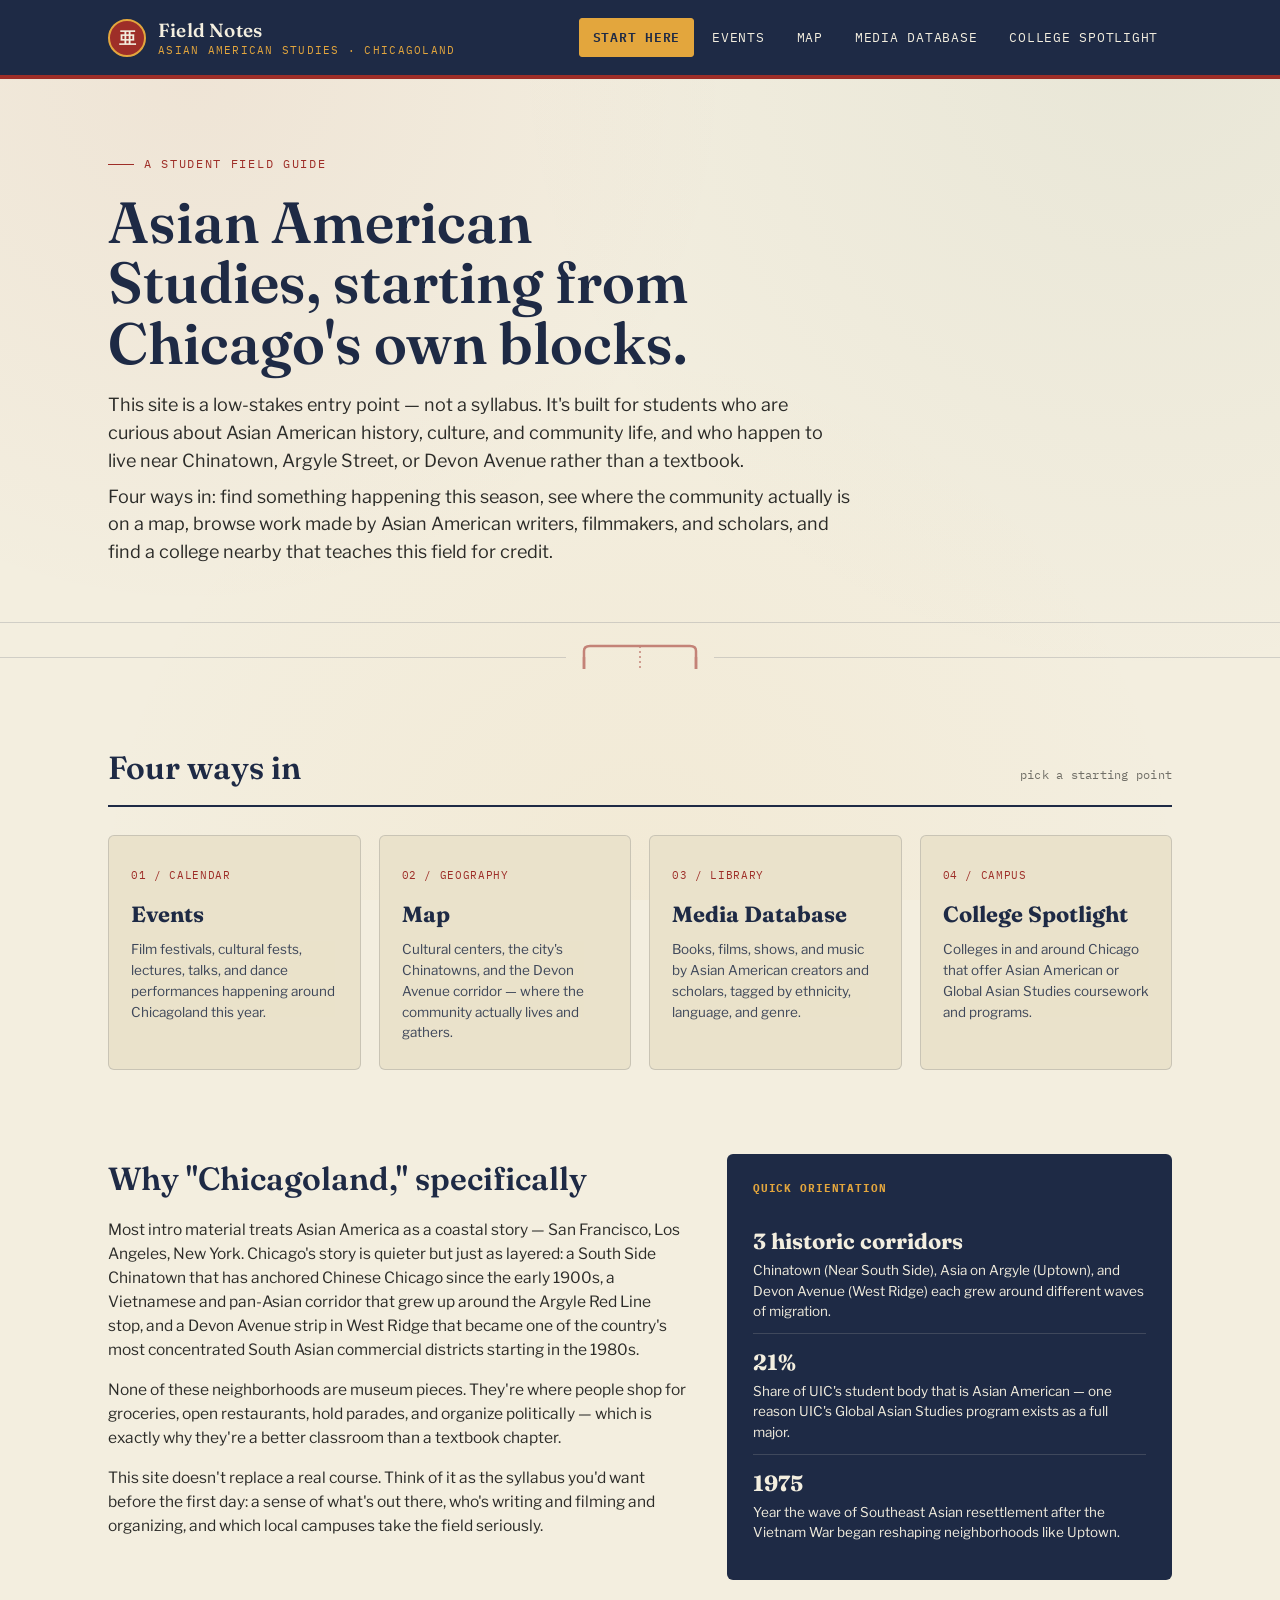
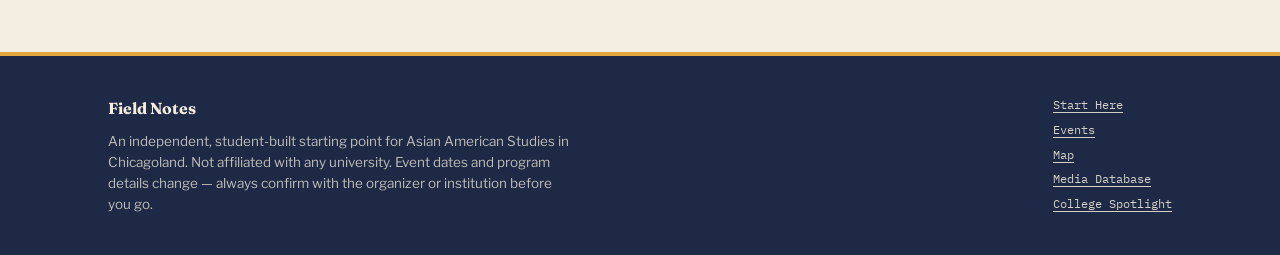
==== index.html @ 27b7584a "Add files via upload" ====
<!DOCTYPE html>
<html lang="en">
<head>
<meta charset="UTF-8">
<meta name="viewport" content="width=device-width, initial-scale=1.0">
<title>Field Notes — Asian American Studies, Chicagoland</title>
<meta name="description" content="An accessible starting point for students exploring Asian American Studies in Chicagoland: events, cultural geography, media, and college programs.">
<link rel="stylesheet" href="styles.css">
</head>
<body>

<header class="site-header">
  <div class="header-inner">
    <a class="brand" href="index.html">
      <span class="brand-mark" aria-hidden="true">亜</span>
      <span class="brand-text">Field Notes
        <span>Asian American Studies · Chicagoland</span>
      </span>
    </a>
    <button class="nav-toggle" aria-label="Toggle navigation" aria-expanded="false">☰</button>
    <nav class="mainnav" aria-label="Primary">
      <a href="index.html" class="active">Start Here</a>
      <a href="events.html">Events</a>
      <a href="map.html">Map</a>
      <a href="media.html">Media Database</a>
      <a href="colleges.html">College Spotlight</a>
    </nav>
  </div>
</header>

<section class="hero">
  <div class="wrap">
    <p class="eyebrow">A Student Field Guide</p>
    <h1 class="page-title">Asian American Studies, starting from Chicago's own blocks.</h1>
    <p class="lede">This site is a low-stakes entry point — not a syllabus. It's built for students who are curious about Asian American history, culture, and community life, and who happen to live near Chinatown, Argyle Street, or Devon Avenue rather than a textbook.</p>
    <p class="lede">Four ways in: find something happening this season, see where the community actually is on a map, browse work made by Asian American writers, filmmakers, and scholars, and find a college nearby that teaches this field for credit.</p>
  </div>
</section>

<div class="gate-divider" aria-hidden="true">
  <div class="rule"></div>
  <svg viewBox="0 0 120 28" fill="none" xmlns="http://www.w3.org/2000/svg">
    <path d="M4 26 L4 8 Q4 3 10 3 L110 3 Q116 3 116 8 L116 26" stroke="currentColor" stroke-width="2.5"/>
    <line x1="4" y1="26" x2="4" y2="14" stroke="currentColor" stroke-width="2.5"/>
    <line x1="116" y1="26" x2="116" y2="14" stroke="currentColor" stroke-width="2.5"/>
    <line x1="60" y1="3" x2="60" y2="26" stroke="currentColor" stroke-width="1.5" stroke-dasharray="2 3"/>
  </svg>
  <div class="rule"></div>
</div>

<section>
  <div class="wrap">
    <div class="section-head">
      <h2 class="section-title">Four ways in</h2>
      <span class="section-note">pick a starting point</span>
    </div>
    <div class="pillar-grid">
      <a class="pillar-card" href="events.html">
        <span class="pillar-num">01 / CALENDAR</span>
        <h3>Events</h3>
        <p>Film festivals, cultural fests, lectures, talks, and dance performances happening around Chicagoland this year.</p>
      </a>
      <a class="pillar-card" href="map.html">
        <span class="pillar-num">02 / GEOGRAPHY</span>
        <h3>Map</h3>
        <p>Cultural centers, the city's Chinatowns, and the Devon Avenue corridor — where the community actually lives and gathers.</p>
      </a>
      <a class="pillar-card" href="media.html">
        <span class="pillar-num">03 / LIBRARY</span>
        <h3>Media Database</h3>
        <p>Books, films, shows, and music by Asian American creators and scholars, tagged by ethnicity, language, and genre.</p>
      </a>
      <a class="pillar-card" href="colleges.html">
        <span class="pillar-num">04 / CAMPUS</span>
        <h3>College Spotlight</h3>
        <p>Colleges in and around Chicago that offer Asian American or Global Asian Studies coursework and programs.</p>
      </a>
    </div>
  </div>
</section>

<section class="tight">
  <div class="wrap">
    <div class="intro-columns">
      <div>
        <h2 class="section-title" style="border:none; margin-bottom:14px;">Why "Chicagoland," specifically</h2>
        <p>Most intro material treats Asian America as a coastal story — San Francisco, Los Angeles, New York. Chicago's story is quieter but just as layered: a South Side Chinatown that has anchored Chinese Chicago since the early 1900s, a Vietnamese and pan-Asian corridor that grew up around the Argyle Red Line stop, and a Devon Avenue strip in West Ridge that became one of the country's most concentrated South Asian commercial districts starting in the 1980s.</p>
        <p>None of these neighborhoods are museum pieces. They're where people shop for groceries, open restaurants, hold parades, and organize politically — which is exactly why they're a better classroom than a textbook chapter.</p>
        <p>This site doesn't replace a real course. Think of it as the syllabus you'd want before the first day: a sense of what's out there, who's writing and filming and organizing, and which local campuses take the field seriously.</p>
      </div>
      <div class="fact-box">
        <h3>Quick orientation</h3>
        <ul>
          <li><strong>3 historic corridors</strong>Chinatown (Near South Side), Asia on Argyle (Uptown), and Devon Avenue (West Ridge) each grew around different waves of migration.</li>
          <li><strong>21%</strong>Share of UIC's student body that is Asian American — one reason UIC's Global Asian Studies program exists as a full major.</li>
          <li><strong>1975</strong>Year the wave of Southeast Asian resettlement after the Vietnam War began reshaping neighborhoods like Uptown.</li>
        </ul>
      </div>
    </div>
  </div>
</section>

<footer class="site-footer">
  <div class="wrap foot-inner">
    <div>
      <p><strong style="color:var(--paper); font-family:var(--font-display); font-size:16px;">Field Notes</strong></p>
      <p>An independent, student-built starting point for Asian American Studies in Chicagoland. Not affiliated with any university. Event dates and program details change — always confirm with the organizer or institution before you go.</p>
    </div>
    <nav class="foot-nav" aria-label="Footer">
      <a href="index.html">Start Here</a>
      <a href="events.html">Events</a>
      <a href="map.html">Map</a>
      <a href="media.html">Media Database</a>
      <a href="colleges.html">College Spotlight</a>
    </nav>
  </div>
</footer>

<script src="script.js"></script>
</body>
</html>
---- styles.css ----
/* =========================================================
   Field Notes: Asian American Chicagoland
   Design tokens
   ========================================================= */

@import url('https://fonts.googleapis.com/css2?family=Fraunces:opsz,wght@9..144,400;9..144,500;9..144,600;9..144,700&family=Libre+Franklin:ital,wght@0,400;0,500;0,600;0,700;0,800;1,400&family=IBM+Plex+Mono:wght@400;500;600&display=swap');

:root{
  --ink:        #1E2A45;   /* primary dark - nav, headings */
  --paper:      #F3EEDF;   /* warm rice-paper background */
  --paper-2:    #EAE2CB;   /* slightly deeper paper for cards */
  --marigold:   #E3A63D;   /* festival gold accent */
  --lacquer:    #9E2E28;   /* seal red accent */
  --jade:       #3D6B57;   /* map / nature accent */
  --charcoal:   #2B2B28;   /* body text */
  --line:       rgba(30,42,69,0.16);
  --line-soft:  rgba(30,42,69,0.08);

  --font-display: 'Fraunces', 'Iowan Old Style', Georgia, serif;
  --font-body: 'Libre Franklin', -apple-system, BlinkMacSystemFont, sans-serif;
  --font-mono: 'IBM Plex Mono', ui-monospace, Menlo, monospace;

  --max: 1120px;
}

*{box-sizing:border-box;}
html{scroll-behavior:smooth;}
body{
  margin:0;
  background:var(--paper);
  color:var(--charcoal);
  font-family:var(--font-body);
  font-size:16px;
  line-height:1.55;
  -webkit-font-smoothing:antialiased;
}

@media (prefers-reduced-motion: reduce){
  html{scroll-behavior:auto;}
  *{animation-duration:0.01ms !important; transition-duration:0.01ms !important;}
}

a{color:inherit;}
img{max-width:100%; display:block;}

::selection{background:var(--marigold); color:var(--ink);}

:focus-visible{
  outline:3px solid var(--lacquer);
  outline-offset:2px;
  border-radius:2px;
}

/* ---------- texture: subtle paper grain via layered noise-free gradient ---------- */
body{
  background-image:
    radial-gradient(circle at 15% 8%, rgba(158,46,40,0.05), transparent 40%),
    radial-gradient(circle at 90% 4%, rgba(61,107,87,0.06), transparent 45%),
    radial-gradient(circle at 50% 100%, rgba(227,166,61,0.06), transparent 50%);
  background-attachment:fixed;
}

/* ---------- layout shell ---------- */
.wrap{max-width:var(--max); margin:0 auto; padding:0 28px;}

/* ---------- header / nav ---------- */
.site-header{
  background:var(--ink);
  color:var(--paper);
  border-bottom:4px solid var(--lacquer);
}
.header-inner{
  display:flex;
  align-items:center;
  justify-content:space-between;
  padding:18px 28px;
  max-width:var(--max);
  margin:0 auto;
  gap:24px;
  flex-wrap:wrap;
}
.brand{
  display:flex;
  align-items:center;
  gap:12px;
  text-decoration:none;
  color:var(--paper);
}
.brand-mark{
  width:38px; height:38px;
  border-radius:50%;
  background:var(--lacquer);
  display:flex; align-items:center; justify-content:center;
  font-family:var(--font-display);
  font-weight:700;
  font-size:17px;
  color:var(--paper);
  flex-shrink:0;
  border:2px solid var(--marigold);
}
.brand-text{
  font-family:var(--font-display);
  font-size:19px;
  font-weight:600;
  letter-spacing:0.01em;
  line-height:1.15;
}
.brand-text span{
  display:block;
  font-family:var(--font-mono);
  font-size:10.5px;
  font-weight:400;
  letter-spacing:0.12em;
  text-transform:uppercase;
  color:var(--marigold);
  margin-top:2px;
}
nav.mainnav{
  display:flex;
  gap:4px;
  flex-wrap:wrap;
}
nav.mainnav a{
  text-decoration:none;
  color:var(--paper);
  font-family:var(--font-mono);
  font-size:12.5px;
  letter-spacing:0.06em;
  text-transform:uppercase;
  padding:9px 13px;
  border-radius:3px;
  border:1px solid transparent;
  transition:border-color .15s ease, background .15s ease;
}
nav.mainnav a:hover{
  border-color:rgba(243,238,223,0.35);
  background:rgba(243,238,223,0.06);
}
nav.mainnav a.active{
  background:var(--marigold);
  color:var(--ink);
  border-color:var(--marigold);
  font-weight:600;
}

/* ---------- hero band ---------- */
.hero{
  border-bottom:1px solid var(--line);
  padding:64px 0 48px;
  position:relative;
  overflow:hidden;
}
.eyebrow{
  font-family:var(--font-mono);
  font-size:12px;
  letter-spacing:0.14em;
  text-transform:uppercase;
  color:var(--lacquer);
  display:flex;
  align-items:center;
  gap:10px;
  margin-bottom:18px;
}
.eyebrow::before{
  content:"";
  width:26px; height:1px;
  background:var(--lacquer);
  display:inline-block;
}
h1.page-title{
  font-family:var(--font-display);
  font-weight:600;
  font-size:clamp(34px, 5vw, 58px);
  line-height:1.04;
  margin:0 0 18px;
  color:var(--ink);
  max-width:16ch;
}
.hero p.lede{
  font-size:18px;
  max-width:62ch;
  color:var(--charcoal);
  margin:0 0 8px;
}

/* ---------- generic section ---------- */
section{padding:52px 0;}
section.tight{padding:32px 0;}
.section-head{
  display:flex;
  align-items:baseline;
  justify-content:space-between;
  gap:20px;
  border-bottom:2px solid var(--ink);
  padding-bottom:12px;
  margin-bottom:28px;
  flex-wrap:wrap;
}
h2.section-title{
  font-family:var(--font-display);
  font-size:clamp(24px,3vw,32px);
  font-weight:600;
  margin:0;
  color:var(--ink);
}
.section-note{
  font-family:var(--font-mono);
  font-size:12px;
  color:var(--charcoal);
  opacity:0.65;
  letter-spacing:0.02em;
}

/* ---------- stamp / seal tag ---------- */
.stamp{
  display:inline-flex;
  align-items:center;
  gap:6px;
  font-family:var(--font-mono);
  font-size:11px;
  letter-spacing:0.04em;
  text-transform:uppercase;
  padding:4px 10px;
  border:1.5px solid currentColor;
  border-radius:3px;
  transform:rotate(-1deg);
}
.stamp.red{color:var(--lacquer);}
.stamp.gold{color:#8a6415;}
.stamp.jade{color:var(--jade);}
.stamp.ink{color:var(--ink);}

/* ---------- cards ---------- */
.card{
  background:var(--paper-2);
  border:1px solid var(--line);
  border-radius:6px;
  padding:22px;
}
.card h3{
  font-family:var(--font-display);
  font-size:19px;
  margin:0 0 8px;
  color:var(--ink);
}

/* ---------- buttons / links ---------- */
.btn{
  display:inline-flex;
  align-items:center;
  gap:8px;
  font-family:var(--font-mono);
  font-size:12.5px;
  letter-spacing:0.05em;
  text-transform:uppercase;
  text-decoration:none;
  padding:11px 18px;
  border-radius:3px;
  border:1.5px solid var(--ink);
  color:var(--ink);
  background:transparent;
  cursor:pointer;
  transition:all .15s ease;
}
.btn:hover{background:var(--ink); color:var(--paper);}
.btn.solid{background:var(--lacquer); border-color:var(--lacquer); color:var(--paper);}
.btn.solid:hover{background:#7f2621; border-color:#7f2621;}

/* ---------- gate divider (signature motif) ---------- */
.gate-divider{
  display:flex;
  align-items:center;
  justify-content:center;
  gap:14px;
  margin:0;
  padding:20px 0;
  color:var(--line);
}
.gate-divider svg{width:120px; height:28px; color:var(--lacquer); opacity:0.55;}
.gate-divider .rule{flex:1; height:1px; background:var(--line);}

/* ---------- footer ---------- */
footer.site-footer{
  background:var(--ink);
  color:var(--paper);
  padding:40px 0 30px;
  margin-top:40px;
  border-top:4px solid var(--marigold);
}
footer.site-footer .foot-inner{
  display:flex;
  justify-content:space-between;
  gap:24px;
  flex-wrap:wrap;
  align-items:flex-start;
}
footer.site-footer p{
  font-size:13.5px;
  color:rgba(243,238,223,0.75);
  max-width:52ch;
  margin:0 0 10px;
}
footer.site-footer a{text-decoration:underline; text-underline-offset:3px;}
.foot-nav{display:flex; flex-direction:column; gap:6px; font-family:var(--font-mono); font-size:12px;}
.foot-nav a{text-decoration:none; color:var(--paper); opacity:0.85;}
.foot-nav a:hover{opacity:1; color:var(--marigold);}

/* ---------- mobile nav toggle ---------- */
.nav-toggle{display:none;}

@media (max-width:860px){
  .header-inner{padding:14px 20px;}
  nav.mainnav{
    display:none;
    width:100%;
    flex-direction:column;
    gap:2px;
    padding-top:10px;
    border-top:1px solid rgba(243,238,223,0.15);
    margin-top:10px;
  }
  nav.mainnav.open{display:flex;}
  nav.mainnav a{padding:11px 6px;}
  .nav-toggle{
    display:inline-flex;
    align-items:center;
    justify-content:center;
    width:38px; height:38px;
    background:transparent;
    border:1.5px solid var(--paper);
    border-radius:4px;
    color:var(--paper);
    font-size:18px;
    cursor:pointer;
  }
  .wrap{padding:0 20px;}
  .hero{padding:44px 0 36px;}
}

/* ================================================================
   EVENTS PAGE
   ================================================================ */
.filter-row{
  display:flex;
  flex-wrap:wrap;
  gap:8px;
  margin-bottom:30px;
}
.filter-chip{
  font-family:var(--font-mono);
  font-size:12px;
  letter-spacing:0.04em;
  text-transform:uppercase;
  padding:8px 14px;
  border-radius:20px;
  border:1.5px solid var(--ink);
  background:transparent;
  color:var(--ink);
  cursor:pointer;
  transition:all .15s ease;
}
.filter-chip:hover{background:var(--line-soft);}
.filter-chip.active{background:var(--ink); color:var(--paper);}

.month-group{margin-bottom:14px;}
.month-label{
  font-family:var(--font-display);
  font-size:22px;
  color:var(--lacquer);
  font-weight:600;
  margin:36px 0 16px;
  display:flex;
  align-items:baseline;
  gap:12px;
}
.month-label .count{
  font-family:var(--font-mono);
  font-size:12px;
  color:var(--charcoal);
  opacity:0.6;
  font-weight:400;
}

.event-row{
  display:grid;
  grid-template-columns:88px 1fr auto;
  gap:20px;
  align-items:start;
  padding:18px 0;
  border-top:1px solid var(--line);
}
.event-row:last-child{border-bottom:1px solid var(--line);}
.event-date{
  font-family:var(--font-mono);
  font-size:12.5px;
  color:var(--charcoal);
  padding-top:3px;
  line-height:1.4;
}
.event-date strong{
  display:block;
  font-family:var(--font-display);
  font-size:26px;
  color:var(--ink);
  line-height:1;
  margin-bottom:2px;
}
.event-body h3{
  font-family:var(--font-display);
  font-size:18.5px;
  margin:0 0 6px;
  color:var(--ink);
}
.event-body p{margin:0 0 8px; font-size:14.5px; color:var(--charcoal);}
.event-meta{
  display:flex;
  gap:14px;
  flex-wrap:wrap;
  font-family:var(--font-mono);
  font-size:11.5px;
  opacity:0.75;
}
.event-tag{
  align-self:start;
  font-family:var(--font-mono);
  font-size:10.5px;
  text-transform:uppercase;
  letter-spacing:0.05em;
  padding:5px 9px;
  border-radius:3px;
  white-space:nowrap;
  color:#fff;
}
.tag-film{background:var(--lacquer);}
.tag-fest{background:var(--marigold); color:var(--ink);}
.tag-lecture{background:var(--ink);}
.tag-talk{background:var(--jade);}
.tag-dance{background:#7a4a9e;}

.event-row[hidden]{display:none;}

.recur-note{
  background:var(--paper-2);
  border-left:3px solid var(--marigold);
  padding:16px 20px;
  font-size:14px;
  border-radius:0 4px 4px 0;
  margin-bottom:30px;
}

/* ================================================================
   MAP PAGE
   ================================================================ */
.map-layout{
  display:grid;
  grid-template-columns:300px 1fr;
  gap:24px;
  align-items:start;
}
#map{
  height:560px;
  border-radius:6px;
  border:1px solid var(--line);
  background:var(--paper-2);
}
.map-legend{position:sticky; top:20px;}
.legend-group{margin-bottom:22px;}
.legend-toggle{
  display:flex;
  align-items:center;
  gap:10px;
  width:100%;
  text-align:left;
  background:var(--paper-2);
  border:1px solid var(--line);
  border-radius:6px;
  padding:12px 14px;
  cursor:pointer;
  font-family:var(--font-body);
  font-weight:600;
  font-size:14px;
  color:var(--ink);
  margin-bottom:8px;
}
.legend-dot{width:12px; height:12px; border-radius:50%; flex-shrink:0;}
.dot-centers{background:var(--jade);}
.dot-chinatown{background:var(--lacquer);}
.dot-devon{background:var(--marigold);}
.legend-list{
  list-style:none;
  margin:0; padding:0 0 0 4px;
  font-size:13px;
}
.legend-list li{
  padding:7px 0 7px 20px;
  border-bottom:1px solid var(--line-soft);
  position:relative;
  color:var(--charcoal);
}
.legend-list li::before{
  content:"";
  position:absolute; left:2px; top:14px;
  width:6px; height:6px; border-radius:50%;
  background:var(--charcoal); opacity:0.4;
}
.place-name{font-weight:600; color:var(--ink); display:block;}
.place-desc{font-size:12px; opacity:0.75;}

@media (max-width:860px){
  .map-layout{grid-template-columns:1fr;}
  #map{height:420px;}
  .map-legend{position:static;}
}

/* ================================================================
   MEDIA DATABASE PAGE
   ================================================================ */
.media-controls{
  display:flex;
  gap:22px;
  flex-wrap:wrap;
  margin-bottom:8px;
  align-items:flex-end;
}
.control-group{display:flex; flex-direction:column; gap:6px;}
.control-group label{
  font-family:var(--font-mono);
  font-size:11px;
  text-transform:uppercase;
  letter-spacing:0.06em;
  color:var(--charcoal);
  opacity:0.7;
}
.control-group select, .control-group input[type="search"]{
  font-family:var(--font-body);
  font-size:14px;
  padding:9px 12px;
  border:1.5px solid var(--ink);
  border-radius:4px;
  background:var(--paper);
  color:var(--ink);
  min-width:170px;
}
.results-count{
  font-family:var(--font-mono);
  font-size:12px;
  opacity:0.65;
  margin:18px 0 20px;
}

.media-grid{
  display:grid;
  grid-template-columns:repeat(auto-fill, minmax(270px, 1fr));
  gap:18px;
}
.media-card{
  background:var(--paper-2);
  border:1px solid var(--line);
  border-radius:6px;
  padding:20px;
  display:flex;
  flex-direction:column;
  gap:10px;
}
.media-kind{
  font-family:var(--font-mono);
  font-size:10.5px;
  text-transform:uppercase;
  letter-spacing:0.06em;
  color:var(--lacquer);
}
.media-card h3{
  font-family:var(--font-display);
  font-size:18px;
  margin:0;
  color:var(--ink);
  line-height:1.25;
}
.media-creator{font-size:13px; opacity:0.8; margin:0;}
.media-desc{font-size:13.5px; margin:2px 0 4px; opacity:0.9;}
.media-tags{display:flex; flex-wrap:wrap; gap:6px; margin-top:auto; padding-top:6px;}
.tagpill{
  font-family:var(--font-mono);
  font-size:10px;
  text-transform:uppercase;
  letter-spacing:0.04em;
  padding:4px 8px;
  border-radius:3px;
  border:1px solid var(--line);
  background:var(--paper);
  opacity:0.85;
}
.media-card[hidden]{display:none;}
.empty-state{
  text-align:center;
  padding:60px 20px;
  font-family:var(--font-mono);
  font-size:13px;
  opacity:0.6;
  display:none;
}
.empty-state.show{display:block;}

/* ================================================================
   COLLEGES PAGE
   ================================================================ */
.college-grid{
  display:grid;
  grid-template-columns:repeat(auto-fill, minmax(300px, 1fr));
  gap:20px;
}
.college-card{
  background:var(--paper-2);
  border:1px solid var(--line);
  border-radius:6px;
  padding:24px;
  position:relative;
}
.college-card .locale{
  position:absolute; top:22px; right:22px;
  font-family:var(--font-mono);
  font-size:10px;
  text-transform:uppercase;
  color:var(--jade);
  letter-spacing:0.04em;
}
.college-card h3{
  font-family:var(--font-display);
  font-size:20px;
  margin:0 8px 4px 0;
  color:var(--ink);
  padding-right:70px;
}
.college-program{
  font-family:var(--font-mono);
  font-size:11.5px;
  text-transform:uppercase;
  color:var(--lacquer);
  letter-spacing:0.03em;
  margin-bottom:10px;
}
.college-card p.desc{font-size:13.5px; margin:0 0 12px;}
.college-facts{list-style:none; margin:0; padding:0; font-size:12.5px;}
.college-facts li{
  padding:5px 0;
  border-top:1px solid var(--line-soft);
  display:flex;
  justify-content:space-between;
  gap:10px;
}
.college-facts li span:first-child{opacity:0.6; font-family:var(--font-mono); font-size:11px; text-transform:uppercase;}

/* ---------- index page specific ---------- */
.pillar-grid{
  display:grid;
  grid-template-columns:repeat(auto-fit, minmax(230px,1fr));
  gap:18px;
}
.pillar-card{
  background:var(--paper-2);
  border:1px solid var(--line);
  border-radius:6px;
  padding:26px 22px;
  text-decoration:none;
  color:var(--ink);
  display:block;
  transition:transform .15s ease, box-shadow .15s ease, border-color .15s ease;
  position:relative;
  overflow:hidden;
}
.pillar-card:hover{
  transform:translateY(-3px);
  box-shadow:0 10px 24px rgba(30,42,69,0.12);
  border-color:var(--ink);
}
.pillar-num{
  font-family:var(--font-mono);
  font-size:11px;
  color:var(--lacquer);
  letter-spacing:0.06em;
}
.pillar-card h3{
  font-family:var(--font-display);
  font-size:22px;
  margin:10px 0 8px;
}
.pillar-card p{font-size:13.5px; margin:0; opacity:0.85;}

.intro-columns{
  display:grid;
  grid-template-columns:1.3fr 1fr;
  gap:40px;
  align-items:start;
}
@media (max-width:800px){
  .intro-columns{grid-template-columns:1fr;}
}
.intro-columns p{margin:0 0 16px; font-size:15.5px;}
.fact-box{
  background:var(--ink);
  color:var(--paper);
  border-radius:6px;
  padding:26px;
}
.fact-box h3{
  font-family:var(--font-mono);
  font-size:11px;
  text-transform:uppercase;
  letter-spacing:0.08em;
  color:var(--marigold);
  margin:0 0 16px;
}
.fact-box ul{margin:0; padding:0; list-style:none;}
.fact-box li{
  padding:12px 0;
  border-top:1px solid rgba(243,238,223,0.15);
  font-size:13.5px;
  line-height:1.5;
}
.fact-box li:first-child{border-top:none;}
.fact-box strong{
  display:block;
  font-family:var(--font-display);
  font-size:22px;
  color:var(--paper);
  margin-bottom:2px;
}
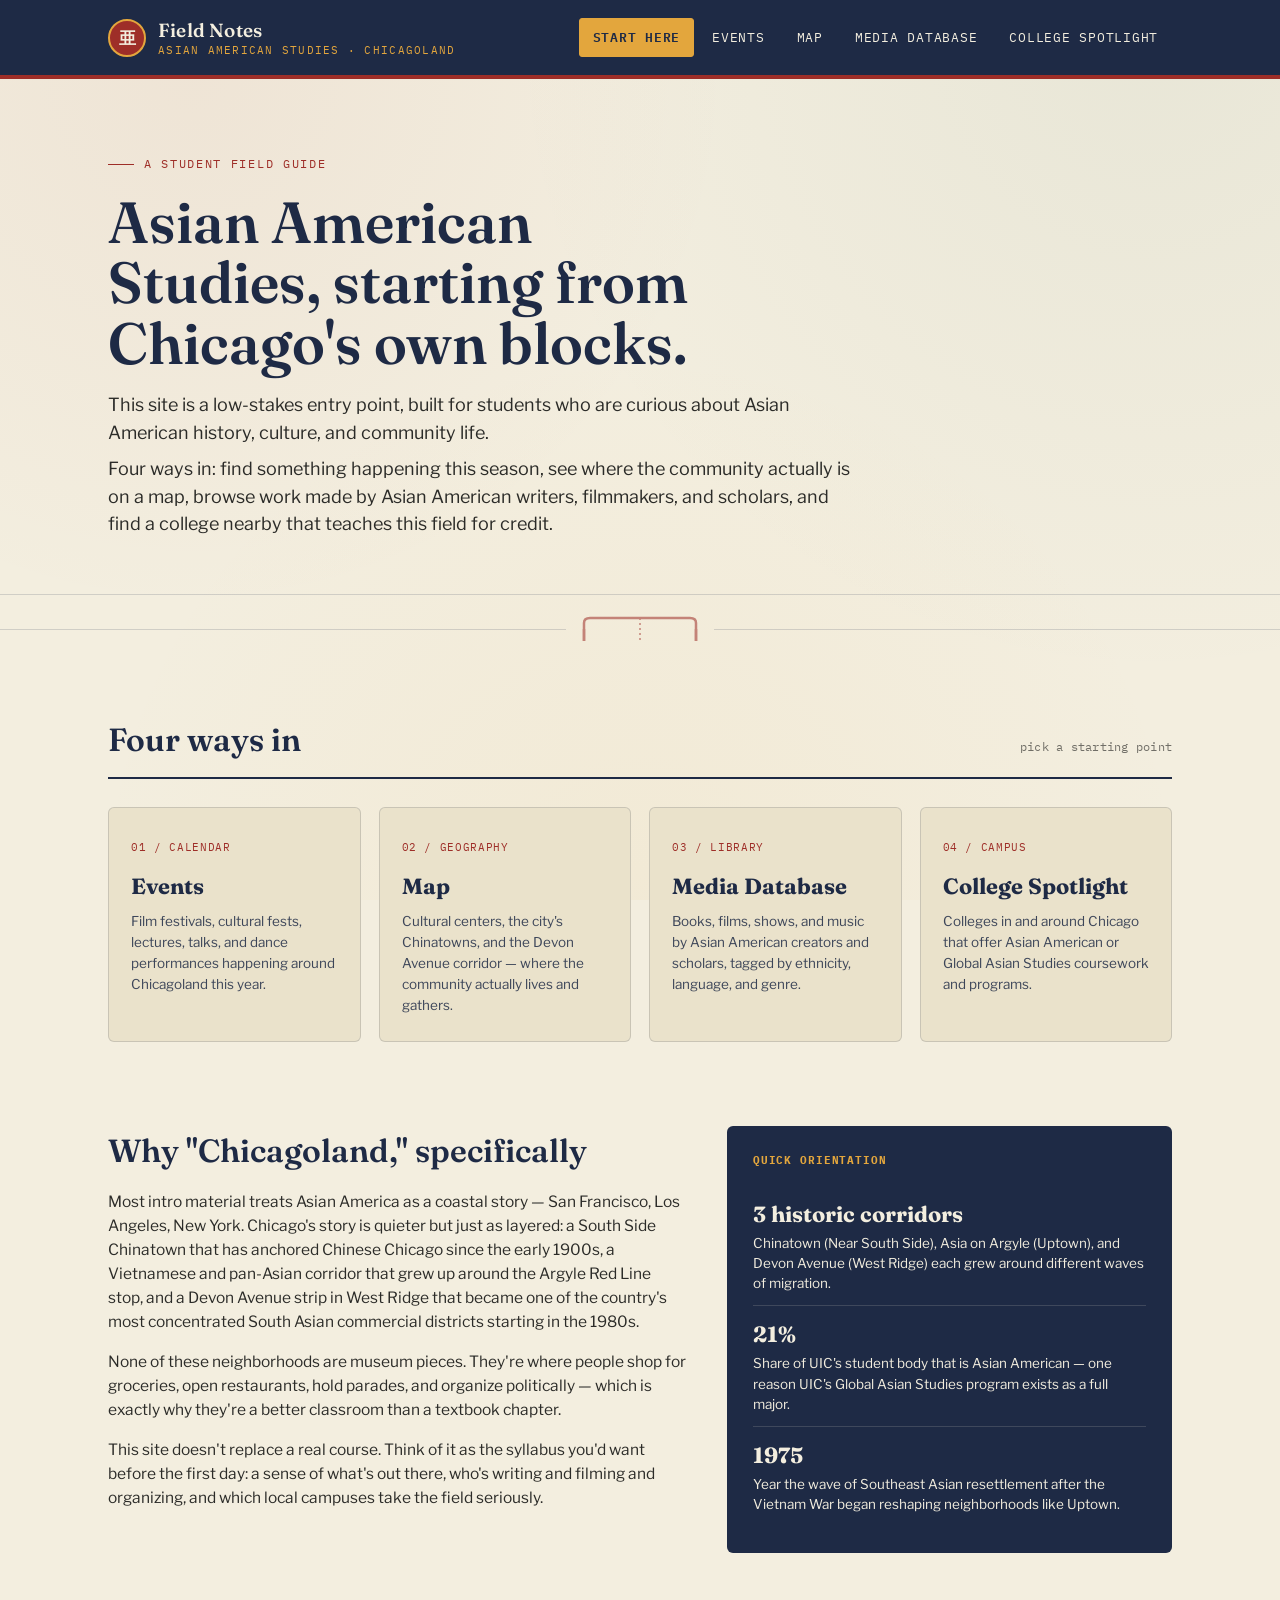
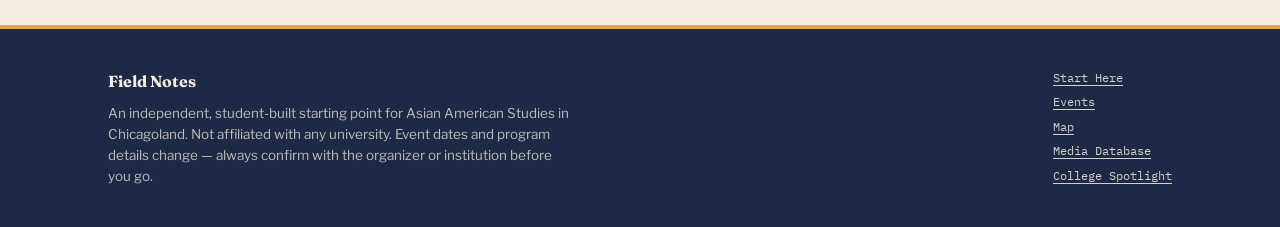
==== commit 47c4615d: "Update lede paragraph in index.html Revised the lede paragraph for clarity and conciseness." ====
--- a/index.html
+++ b/index.html
@@ -32,7 +32,7 @@
   <div class="wrap">
     <p class="eyebrow">A Student Field Guide</p>
     <h1 class="page-title">Asian American Studies, starting from Chicago's own blocks.</h1>
-    <p class="lede">This site is a low-stakes entry point — not a syllabus. It's built for students who are curious about Asian American history, culture, and community life, and who happen to live near Chinatown, Argyle Street, or Devon Avenue rather than a textbook.</p>
+    <p class="lede">This site is a low-stakes entry point, built for students who are curious about Asian American history, culture, and community life.</p>
     <p class="lede">Four ways in: find something happening this season, see where the community actually is on a map, browse work made by Asian American writers, filmmakers, and scholars, and find a college nearby that teaches this field for credit.</p>
   </div>
 </section>
